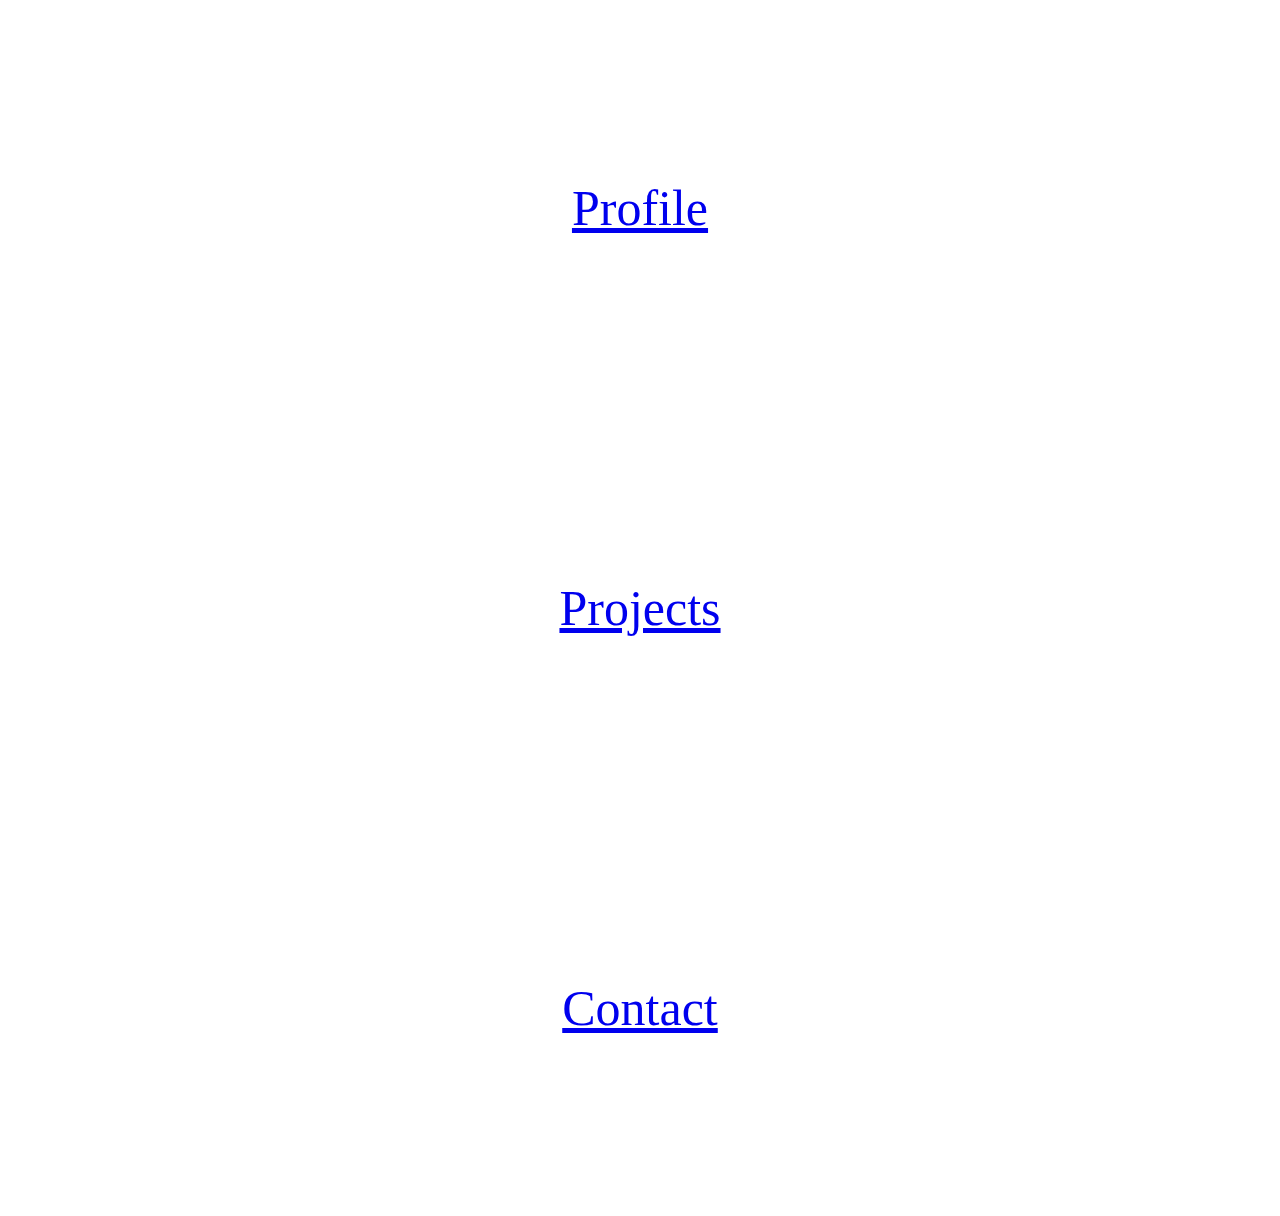
==== index.html @ 7f25b1dd "Add files via upload" ====
<!DOCTYPE html>
<html lang="en">
    
    <head>
    
            <meta charset="utf-8">
        <style>

::-webkit-scrollbar {
  width: 10px;
}

::-webkit-scrollbar-track {
  box-shadow: inset 0 0 5px rgba(128, 128, 128, 0.44); 
  border-radius: 10px;
}

::-webkit-scrollbar-thumb {
  background: rgba(198, 198, 198, 0.51); 
  border-radius: 10px;
}

::-webkit-scrollbar-thumb:hover {
  background: #dbdbdb; 
}
</style>
            <link rel="stylesheet" href="Sources/index.css">
            <link href="https://fonts.googleapis.com/css?family=Roboto" rel="stylesheet">
            <title>Home</title>    
    
    </head>
    
    
    
    
    
    
    
    
    
    
<body>
    
<div id="wrapper">
	
<div id="section1">
 </div>
    
<nav>
    <div class='post' style="background-image: url(Sources/index/face.jpg); background-size: cover; background-repeat: no-repeat; background-position: center; text-align: center; font-size: 50px; line-height: 400px;"><a href="profile.html">Profile</a></div>
      <div class='post' style="background-image: url(Sources/index/Projects.png); background-size: cover; background-repeat: no-repeat; background-position: center; text-align: center; font-size: 50px; line-height: 400px;"><a href="projects.html">Projects</a></div>
      <div class='post' style="background-image: url(Sources/index/Contact.jpg); background-size: cover; background-repeat: no-repeat; background-position: center; text-align: center; font-size: 50px; line-height: 400px;"><a href="projects.html">Contact</a></div>
 </nav>
    
<footer>
</footer>
    
    
</div>
</body>
</html>
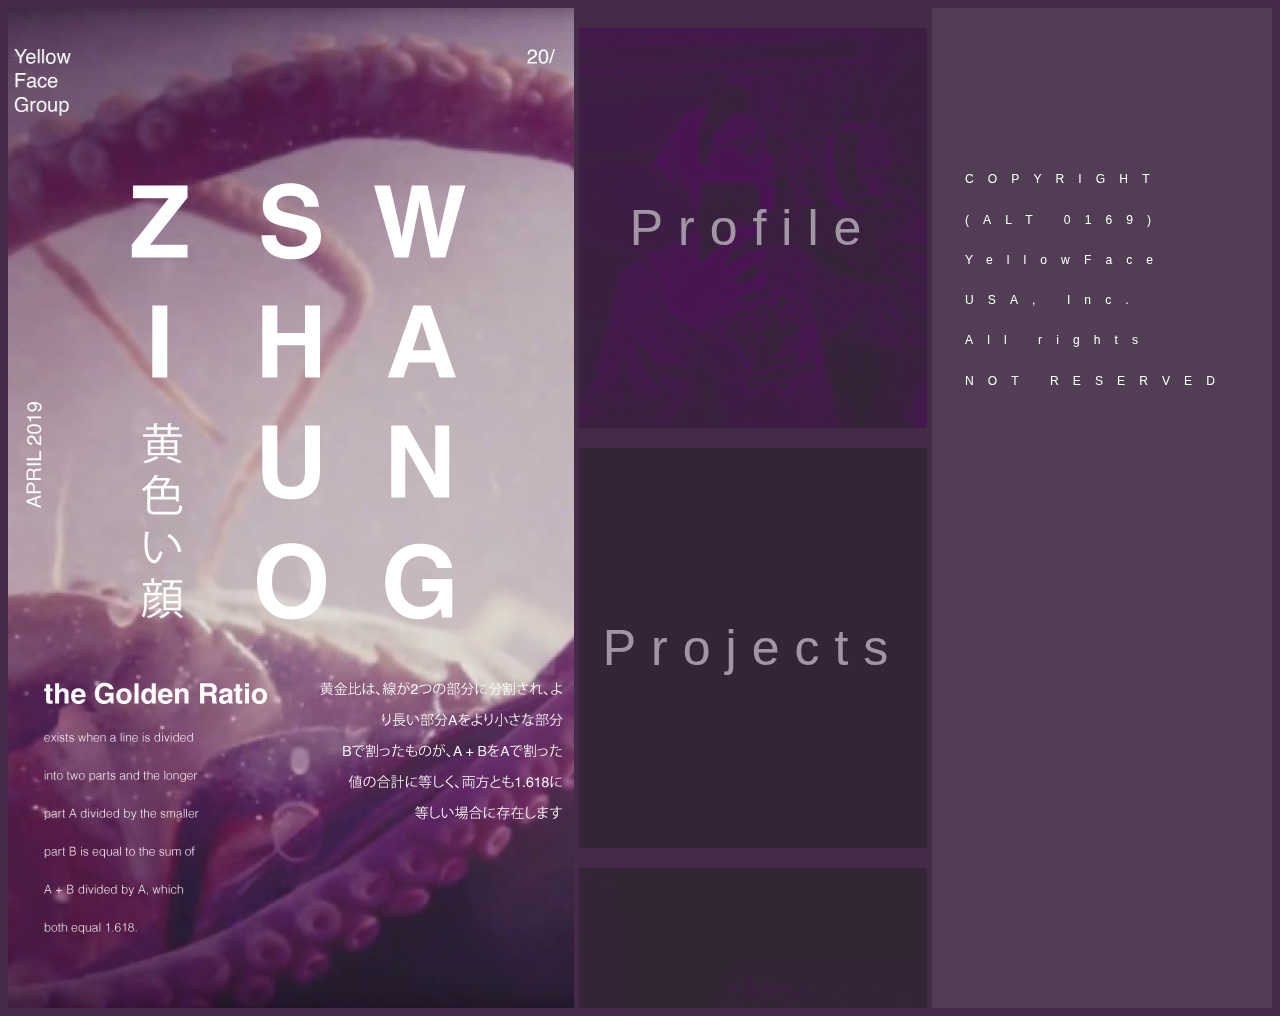
==== commit 3328be34: "Add files via upload" ====
--- a/index.html
+++ b/index.html
@@ -53,6 +53,9 @@
  </nav>
     
 <footer>
+    <div id="words2">
+    <img src="Sources/index/words2.svg">
+    </div>
 </footer>
     
     
--- a/Sources/index.css
+++ b/Sources/index.css
@@ -0,0 +1,101 @@
+body {
+    background-color: #442C48;
+} 
+#wrapper {
+    display: flex;
+    box-sizing: border-box;
+    background-color: rgba(128, 128, 128, 0.22);
+    width: 100%;
+    height: 100%;
+}
+
+#section1 {
+    box-sizing: border-box;
+    background-image: url(index/section1BG.png);
+    background-size: cover;
+    background-repeat: no-repeat;
+    background-position: center;
+    width: 50%;
+    height: 1000px;
+    float: left;
+    text-align: right;
+    padding-top: 25%;
+    padding-right: 10px;
+    clear: left;
+}
+
+li {
+    list-style: none;
+    
+}
+
+nav {
+float: left;
+display: block;
+width: 400px;
+height: 1000px;
+overflow-x: hidden;
+overflow-y: auto;
+background: #442C48;
+white-space: nowrap;}
+
+.post {
+opacity: .5;
+transition: opacity .2s ease-in-out;
+background-blend-mode: saturation;
+
+display: block;
+width: auto;
+height: 400px;
+background: #271d29;
+margin-left: 5px; 
+margin-right: 5px;
+margin-top: 20px;
+}
+
+.post:hover{
+    opacity: 1;
+    background-blend-mode: normal;
+}
+
+#words2 {
+    padding-top: 50%;
+    margin: auto;
+    align-content: center;
+    width: 80%;
+    height: auto;
+
+}
+img {
+    max-width: 100%;
+    max-height: 100%;
+}
+
+
+footer {
+    box-sizing: border-box;
+    background-image: url(index/octopus.gif);
+    background-size: cover;
+    background-repeat: no-repeat;
+    background-position: center;
+    width: 30%;
+    height: 1000px;
+    float: left;
+    
+    padding-right: 10px;
+    clear: left;
+}
+a {
+    font-family: helvetica;
+    letter-spacing: 15px;
+    color: white;
+    font-size: 50px;
+}
+a:link {
+    text-decoration: none;
+}
+a:visited {
+    text-decoration: none;
+}
+a:hover {}
+a:active {}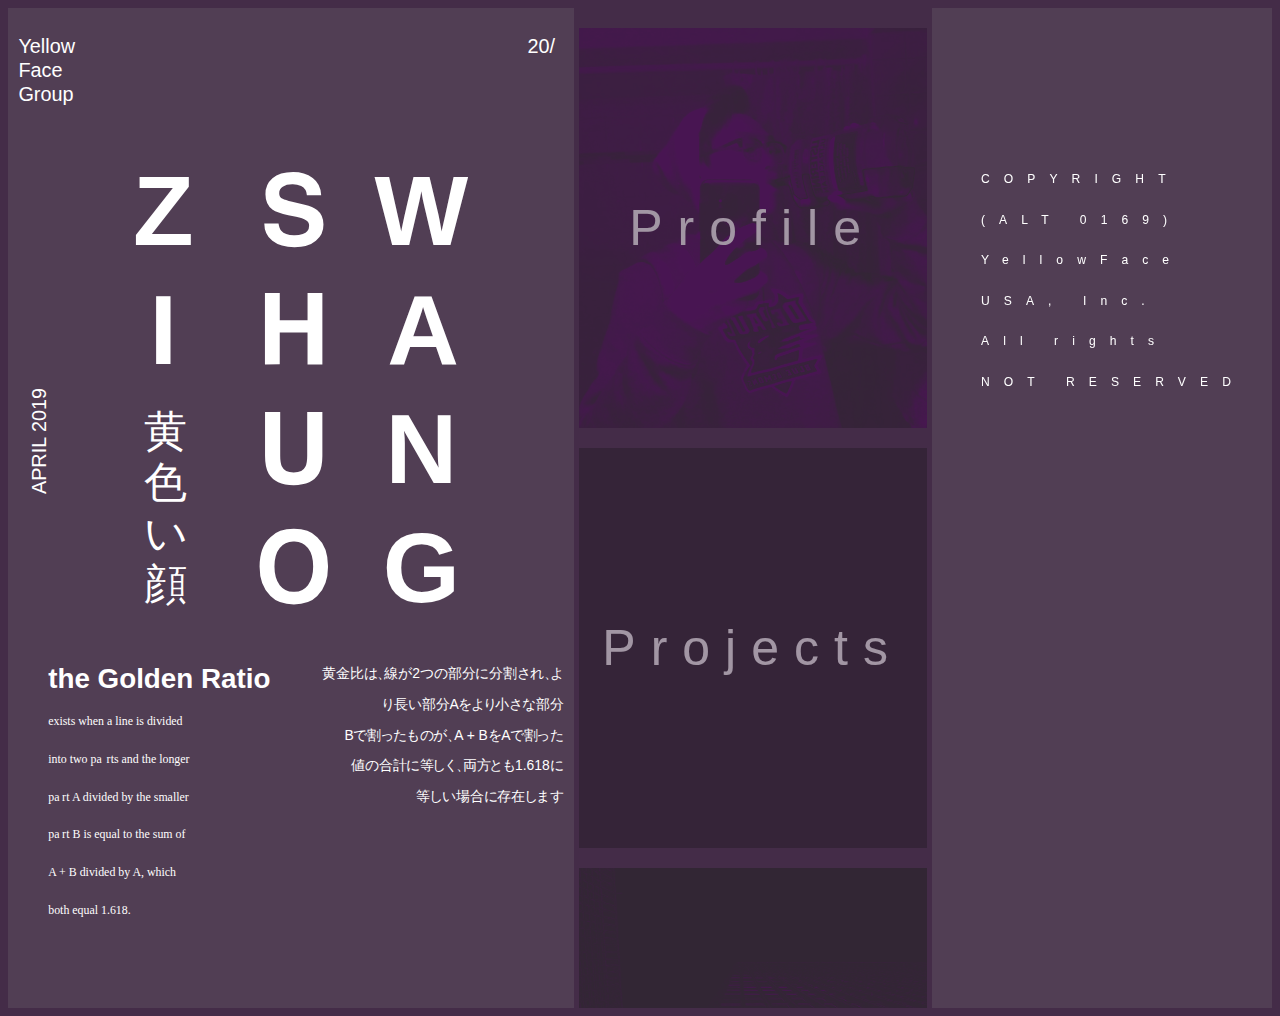
==== commit c4fbd3ec: "Add files via upload" ====
--- a/index.html
+++ b/index.html
@@ -44,6 +44,9 @@
 <div id="wrapper">
 	
 <div id="section1">
+    <div id="words1">
+    <img src="Sources/index/words1.svg">
+    </div>
  </div>
     
 <nav>
--- a/Sources/index.css
+++ b/Sources/index.css
@@ -11,16 +11,13 @@
 
 #section1 {
     box-sizing: border-box;
-    background-image: url(index/section1BG.png);
+    background-image: url(index/octopus1.gif);
     background-size: cover;
     background-repeat: no-repeat;
     background-position: center;
     width: 50%;
     height: 1000px;
     float: left;
-    text-align: right;
-    padding-top: 25%;
-    padding-right: 10px;
     clear: left;
 }
 
@@ -43,7 +40,6 @@
 opacity: .5;
 transition: opacity .2s ease-in-out;
 background-blend-mode: saturation;
-
 display: block;
 width: auto;
 height: 400px;
@@ -58,15 +54,26 @@
     background-blend-mode: normal;
 }
 
+#words1 {
+    padding-top: 5%;
+    margin: auto;
+    align-content: center;
+    width: auto;
+    height: 90%;
+}
+
 #words2 {
+    padding-left: 10%;
     padding-top: 50%;
     margin: auto;
     align-content: center;
     width: 80%;
     height: auto;
+}
 
-}
 img {
+    min-width: 100%;
+    min-height: 100%;
     max-width: 100%;
     max-height: 100%;
 }
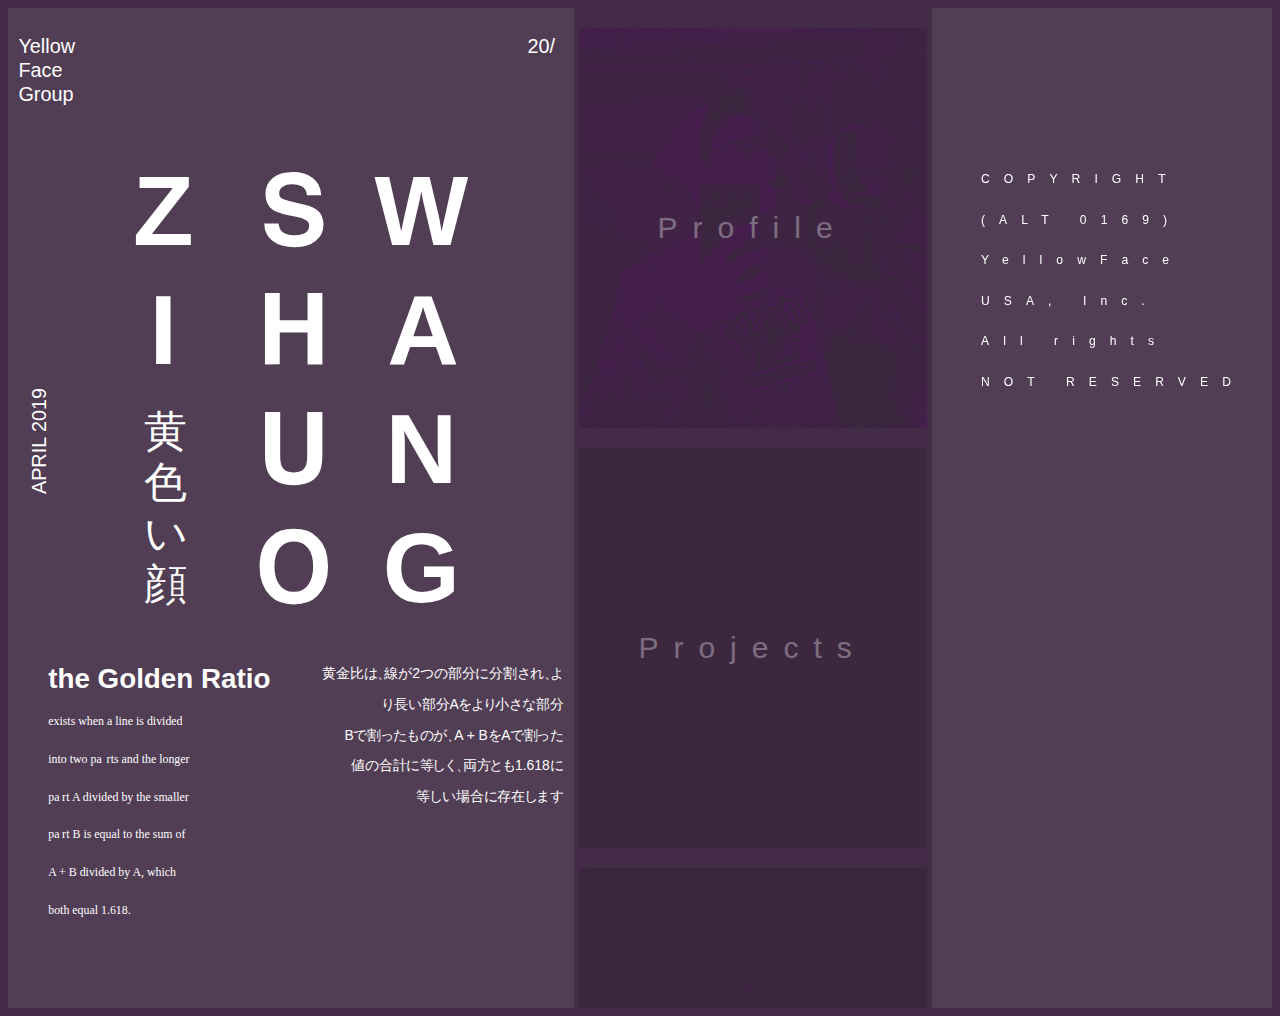
==== commit b9745398: "Add files via upload" ====
--- a/index.html
+++ b/index.html
@@ -50,9 +50,9 @@
  </div>
     
 <nav>
-    <div class='post' style="background-image: url(Sources/index/face.jpg); background-size: cover; background-repeat: no-repeat; background-position: center; text-align: center; font-size: 50px; line-height: 400px;"><a href="profile.html">Profile</a></div>
-      <div class='post' style="background-image: url(Sources/index/Projects.png); background-size: cover; background-repeat: no-repeat; background-position: center; text-align: center; font-size: 50px; line-height: 400px;"><a href="projects.html">Projects</a></div>
-      <div class='post' style="background-image: url(Sources/index/Contact.jpg); background-size: cover; background-repeat: no-repeat; background-position: center; text-align: center; font-size: 50px; line-height: 400px;"><a href="projects.html">Contact</a></div>
+    <div class='post' style="background-image: url(Sources/index/face.jpg); background-size: cover; background-repeat: no-repeat; background-position: center;"><a href="profile.html">Profile</a></div>
+      <div class='post' style="background-image: url(Sources/index/Projects.png); background-size: cover; background-repeat: no-repeat; background-position: center;"><a href="projects.html">Projects</a></div>
+      <div class='post' style="background-image: url(Sources/index/Contact.jpg); background-size: cover; background-repeat: no-repeat; background-position: center;"><a href="projects.html">Contact</a></div>
  </nav>
     
 <footer>
--- a/Sources/index.css
+++ b/Sources/index.css
@@ -1,12 +1,14 @@
 body {
     background-color: #442C48;
+    height: 1000px;
+    width: auto;
 } 
 #wrapper {
     display: flex;
     box-sizing: border-box;
     background-color: rgba(128, 128, 128, 0.22);
     width: 100%;
-    height: 100%;
+    height: 1000px;
 }
 
 #section1 {
@@ -27,6 +29,9 @@
 }
 
 nav {
+text-align: center;
+font-size: 30px; 
+line-height: 400px;
 float: left;
 display: block;
 width: 400px;
@@ -37,8 +42,8 @@
 white-space: nowrap;}
 
 .post {
-opacity: .5;
-transition: opacity .2s ease-in-out;
+opacity: .3;
+transition: 1.5s ease-in-out;
 background-blend-mode: saturation;
 display: block;
 width: auto;
@@ -96,13 +101,18 @@
     font-family: helvetica;
     letter-spacing: 15px;
     color: white;
-    font-size: 50px;
+    transition: 1s ease-in-out;
 }
 a:link {
     text-decoration: none;
 }
 a:visited {
     text-decoration: none;
+   
 }
-a:hover {}
+a:hover {
+    font-size: 60px;
+    opacity: .2;
+    letter-spacing: 30px;
+}
 a:active {}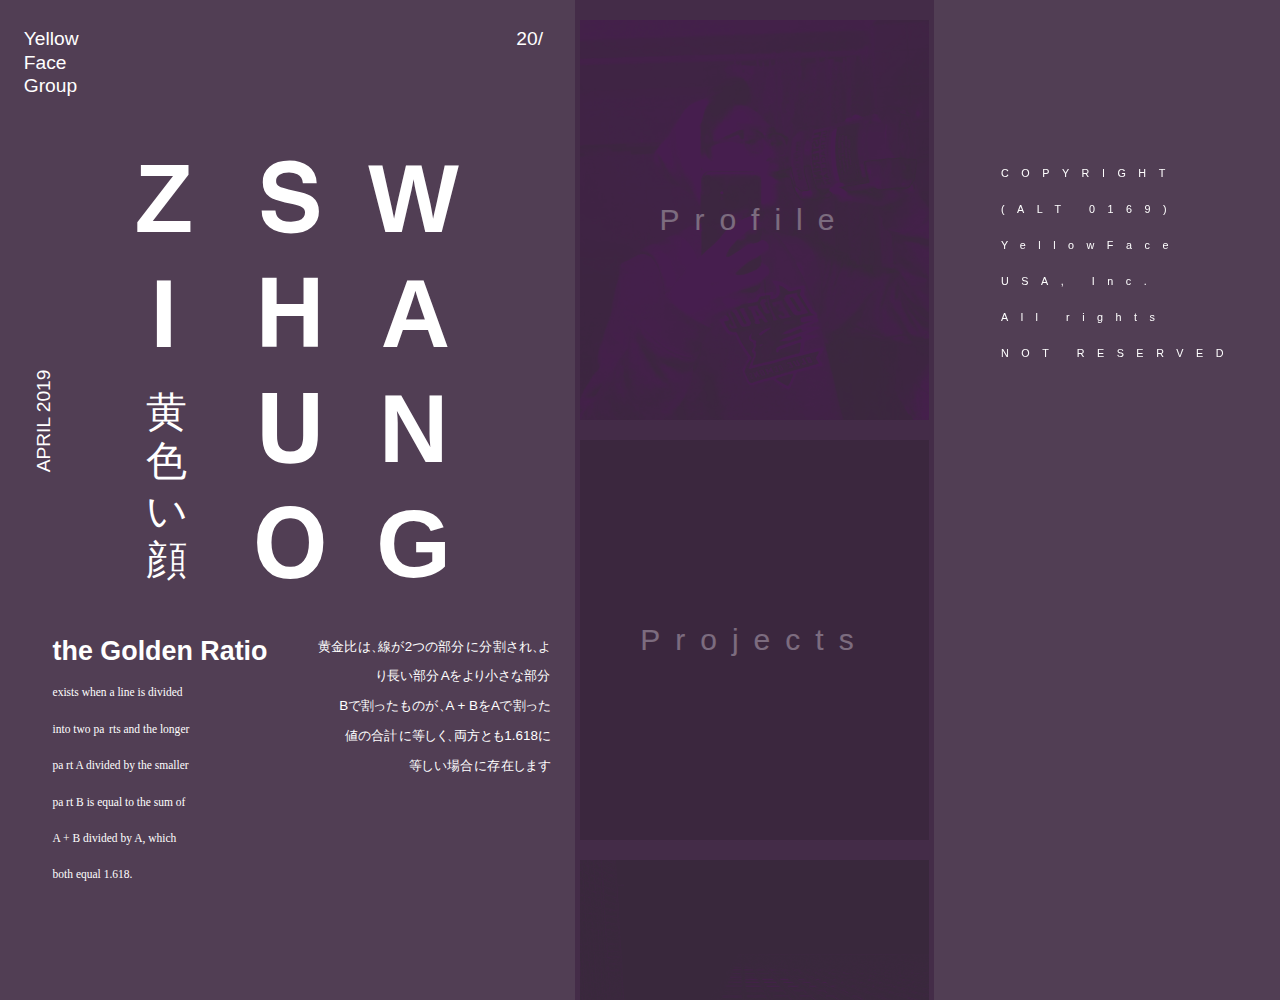
==== commit 7a026ac2: "Add files via upload" ====
--- a/index.html
+++ b/index.html
@@ -4,6 +4,10 @@
     <head>
     
             <meta charset="utf-8">
+        <meta name="viewport" content="width=device-width, initial-scale=1">
+<link rel="stylesheet" href="https://maxcdn.bootstrapcdn.com/bootstrap/3.4.0/css/bootstrap.min.css">  
+<script src="https://ajax.googleapis.com/ajax/libs/jquery/3.4.0/jquery.min.js"></script>
+<script src="https://maxcdn.bootstrapcdn.com/bootstrap/3.4.0/js/bootstrap.min.js"></script>
         <style>
 
 ::-webkit-scrollbar {
@@ -23,6 +27,8 @@
 ::-webkit-scrollbar-thumb:hover {
   background: #dbdbdb; 
 }
+
+
 </style>
             <link rel="stylesheet" href="Sources/index.css">
             <link href="https://fonts.googleapis.com/css?family=Roboto" rel="stylesheet">
@@ -51,8 +57,8 @@
     
 <nav>
     <div class='post' style="background-image: url(Sources/index/face.jpg); background-size: cover; background-repeat: no-repeat; background-position: center;"><a href="profile.html">Profile</a></div>
-      <div class='post' style="background-image: url(Sources/index/Projects.png); background-size: cover; background-repeat: no-repeat; background-position: center;"><a href="projects.html">Projects</a></div>
-      <div class='post' style="background-image: url(Sources/index/Contact.jpg); background-size: cover; background-repeat: no-repeat; background-position: center;"><a href="projects.html">Contact</a></div>
+      <div class='post' style="background-image: url(Sources/index/Projects.png); background-size: cover; background-repeat: no-repeat; background-position: center;"><a href="project.html">Projects</a></div>
+      <div class='post' style="background-image: url(Sources/index/Contact.jpg); background-size: cover; background-repeat: no-repeat; background-position: center;"><a href="contact.html">Contact</a></div>
  </nav>
     
 <footer>
--- a/Sources/index.css
+++ b/Sources/index.css
@@ -111,8 +111,8 @@
    
 }
 a:hover {
-    font-size: 60px;
+    font-size: 40px;
     opacity: .2;
-    letter-spacing: 30px;
+    letter-spacing: 25px;
 }
 a:active {}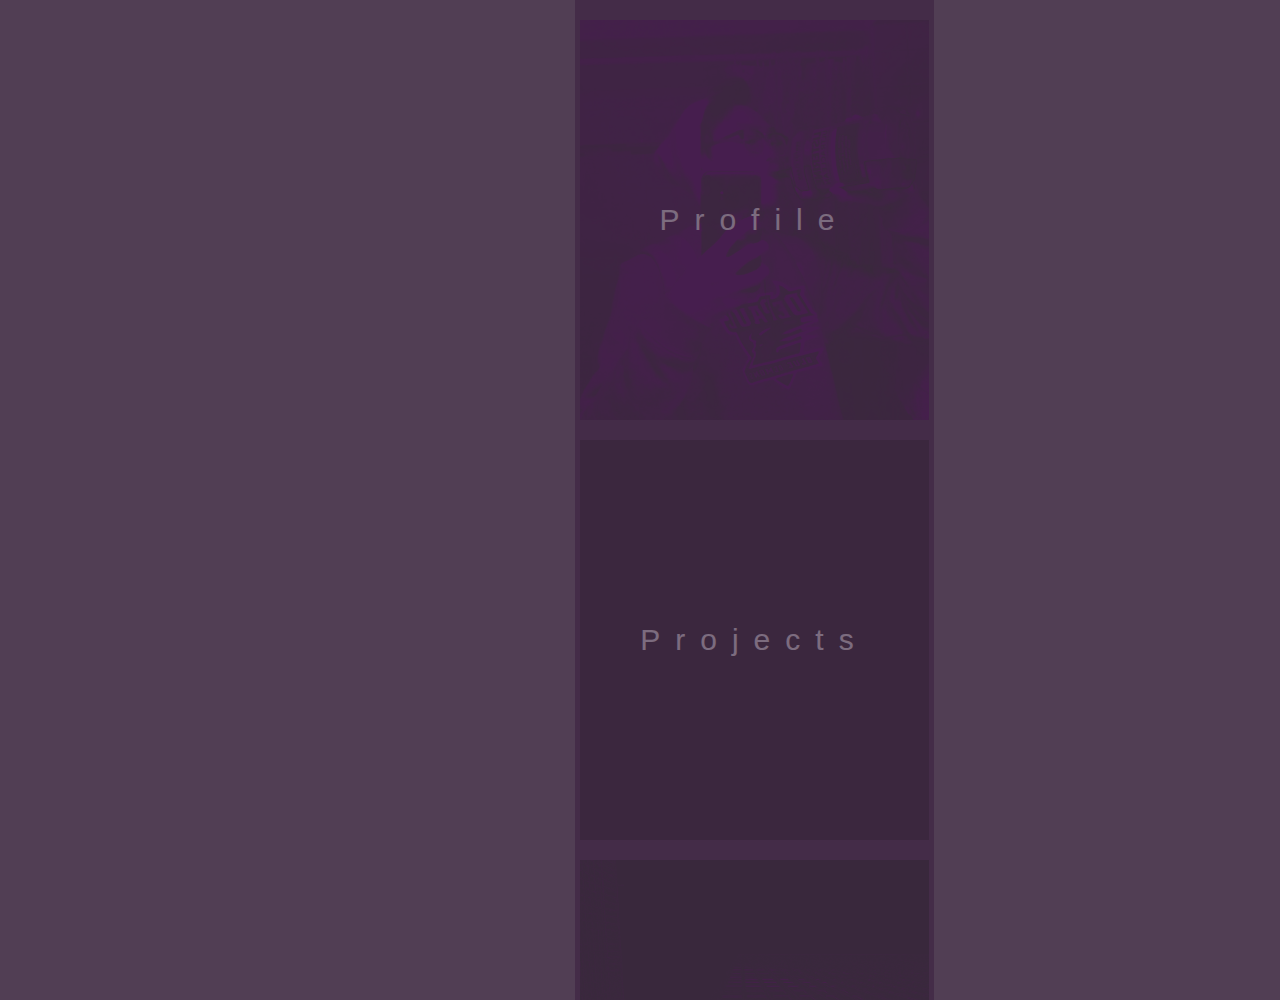
==== commit e5ac3a9c: "Add files via upload" ====
--- a/index.html
+++ b/index.html
@@ -51,19 +51,21 @@
 	
 <div id="section1">
     <div id="words1">
-    <img src="Sources/index/words1.svg">
     </div>
  </div>
     
 <nav>
-    <div class='post' style="background-image: url(Sources/index/face.jpg); background-size: cover; background-repeat: no-repeat; background-position: center;"><a href="profile.html">Profile</a></div>
-      <div class='post' style="background-image: url(Sources/index/Projects.png); background-size: cover; background-repeat: no-repeat; background-position: center;"><a href="project.html">Projects</a></div>
-      <div class='post' style="background-image: url(Sources/index/Contact.jpg); background-size: cover; background-repeat: no-repeat; background-position: center;"><a href="contact.html">Contact</a></div>
+    <a href="profile.html"><div class='post' style="background-image: url(Sources/index/face.jpg); background-size: cover; 
+    background-repeat: no-repeat; 
+    background-position: center;">Profile</div></a>
+    
+    <a href="project.html"><div class='post' style="background-image: url(Sources/index/Projects.png); background-size: cover; background-repeat: no-repeat; background-position: center;">Projects</div></a>
+    
+    <a href="contact.html"><div class='post' style="background-image: url(Sources/index/Contact.jpg); background-size: cover; background-repeat: no-repeat; background-position: center;">Contact</div></a>
  </nav>
     
 <footer>
     <div id="words2">
-    <img src="Sources/index/words2.svg">
     </div>
 </footer>
     
